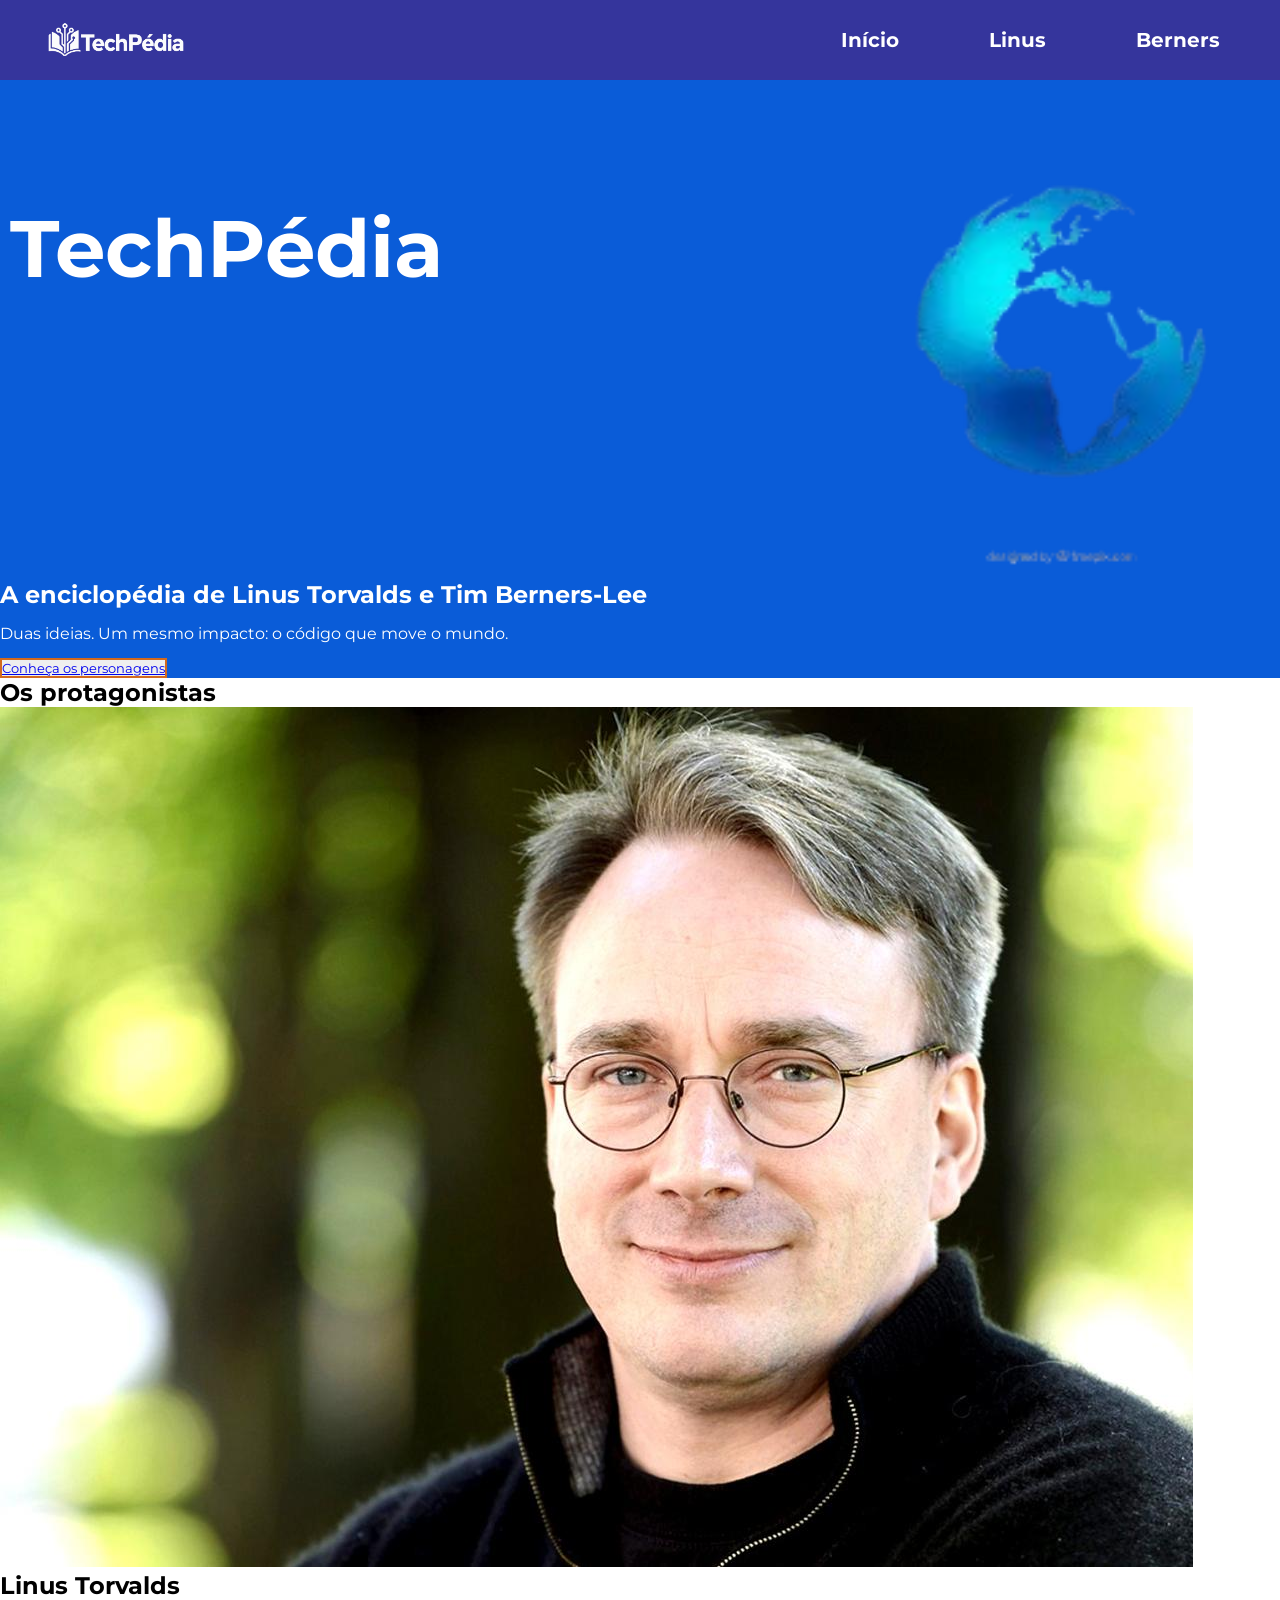
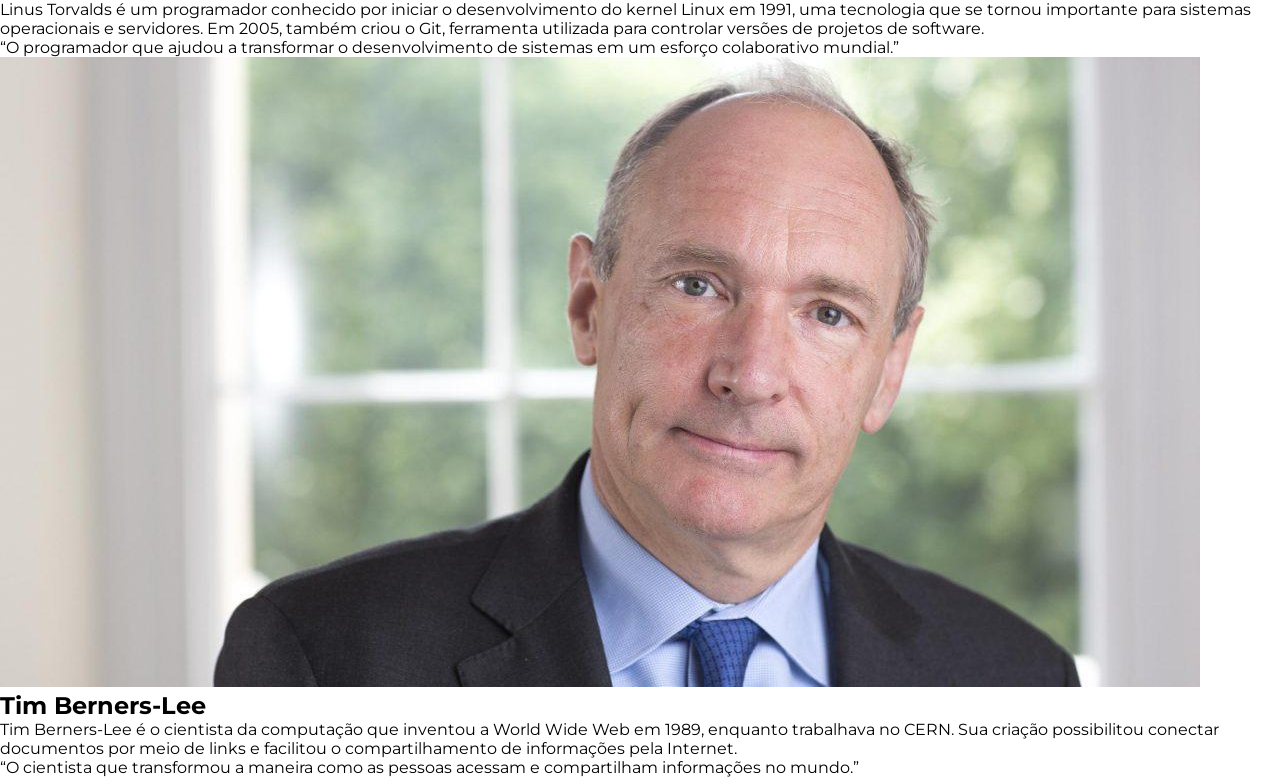
==== index.html @ 159c7deb "confirmar" ====
<!DOCTYPE html>
<html lang="pt-BR">
<head>
    <meta charset="UTF-8">
    <meta name="viewport" content="width=device-width, initial-scale=1.0">
    <link rel="stylesheet" href="static/style.css">
    <title>TechPédia</title>
    <!-- relacha isso e para o css(Gemini ajudou) -->
    <link rel="preconnect" href="https://fonts.googleapis.com">
    <link rel="preconnect" href="https://fonts.gstatic.com" crossorigin>
    <link href="https://fonts.googleapis.com/css2?family=Montserrat:wght@400;700&display=swap" rel="stylesheet">
</head>
<body>
    <header class="cabecalho">
            <a class="imagem" href="index.html"><img src="imagens/TechPédia.png" alt="Imagem TechPédia"></a>
            <ul>
                <li><a href="index.html">Início</a></li>
                <li><a href="linus.html">Linus</a></li>
                <li><a href="berners.html">Berners</a></li>
            </ul>
    </header>

<!-- parte do meio -->
 
    <main>
        <div class="titulo">
            <div class="principal">
                <h1>TechPédia</h1>
                <img src="imagens/Mapa.png" alt="Fundo">
            </div>
            <div class="segundario">
                <h2>A enciclopédia de Linus Torvalds e Tim Berners-Lee</h2>
                <p>Duas ideias. Um mesmo impacto: o código que move o mundo.</p>
                <button><a href="index.html#protagonistas">Conheça os personagens</a></button>
            </div>
        </div>
        <div id="protagonistas">
            <h2>Os protagonistas</h2>
            <div class="linus">
                <img src="imagens/Linus.jpg" alt="Linus Torvalds">
                <h2>Linus Torvalds</h2>
                <p>Linus Torvalds é um programador conhecido por iniciar o desenvolvimento do kernel Linux em 1991, 
                    uma tecnologia que se tornou importante para sistemas operacionais e servidores. Em 2005, também 
                    criou o Git, ferramenta utilizada para controlar versões de projetos de software.</p>
                <p>“O programador que ajudou a transformar o desenvolvimento de sistemas em um esforço colaborativo mundial.”</p>
            </div>
            <div class="berners">
                <img src="imagens/Berners.jpg" alt="Tim Berners-Lee">
                <h2>Tim Berners-Lee</h2>
                <p>Tim Berners-Lee é o cientista da computação que inventou a World Wide Web em 1989, enquanto trabalhava no CERN. 
                    Sua criação possibilitou conectar documentos por meio de links e facilitou o compartilhamento de informações pela Internet.</p>
                <p>“O cientista que transformou a maneira como as pessoas acessam e compartilham informações no mundo.”</p>
            </div>
        </div>
    </main>
</body>
</html>
---- static/style.css ----
:root{
    /* cor do cabecario */
    --cor-fundo: #35359c;
    --cor-letra: #fff;

}
*{
    padding: 0;
    margin: 0;
    box-sizing: border-box;
    font-family: 'Montserrat', sans-serif;
}


.cabecalho {
    display: flex;
    justify-content: space-between;
    align-items: center; 
    padding: 15px 40px;
    background-color: var(--cor-fundo);
    /* parte para manter o cabecario fixo na tela */
    position: sticky;
    top: 0;
    z-index: 1000
}

.cabecalho ul {
    display: flex;
    flex-direction: row; 
    gap: 10px 50px;           
    list-style: none;
}

.cabecalho ul li a {
    display: block;                
    color: var(--cor-letra);
    font-size: 20px;
    padding: 10px 20px;            
    text-decoration: none;
    border-radius: 8px;
    font-weight: bold;
    
}

.cabecalho .imagem img {
    height: 50px !important;
    width: auto !important;
    display: block;
    
}

/* parte de apresentacao  */

.titulo {
    background-color: #0a5cd8;
    color: var(--cor-letra);
}

.titulo h1 {
    font-size: 80px;
    padding: 20px 10px;
    margin-top: 100px;
    margin-right: 360px;
    color: var(--cor-letra);
}

.titulo img {
    height: 500px;
    align-items: left;
}

.principal {
    display: flex;

}

.segundario h2 {
    margin-bottom: 15px;
}

.segundario p{
    margin-bottom: 15px;
}

.segundario button  {
    border: 2px solid chocolate;

}
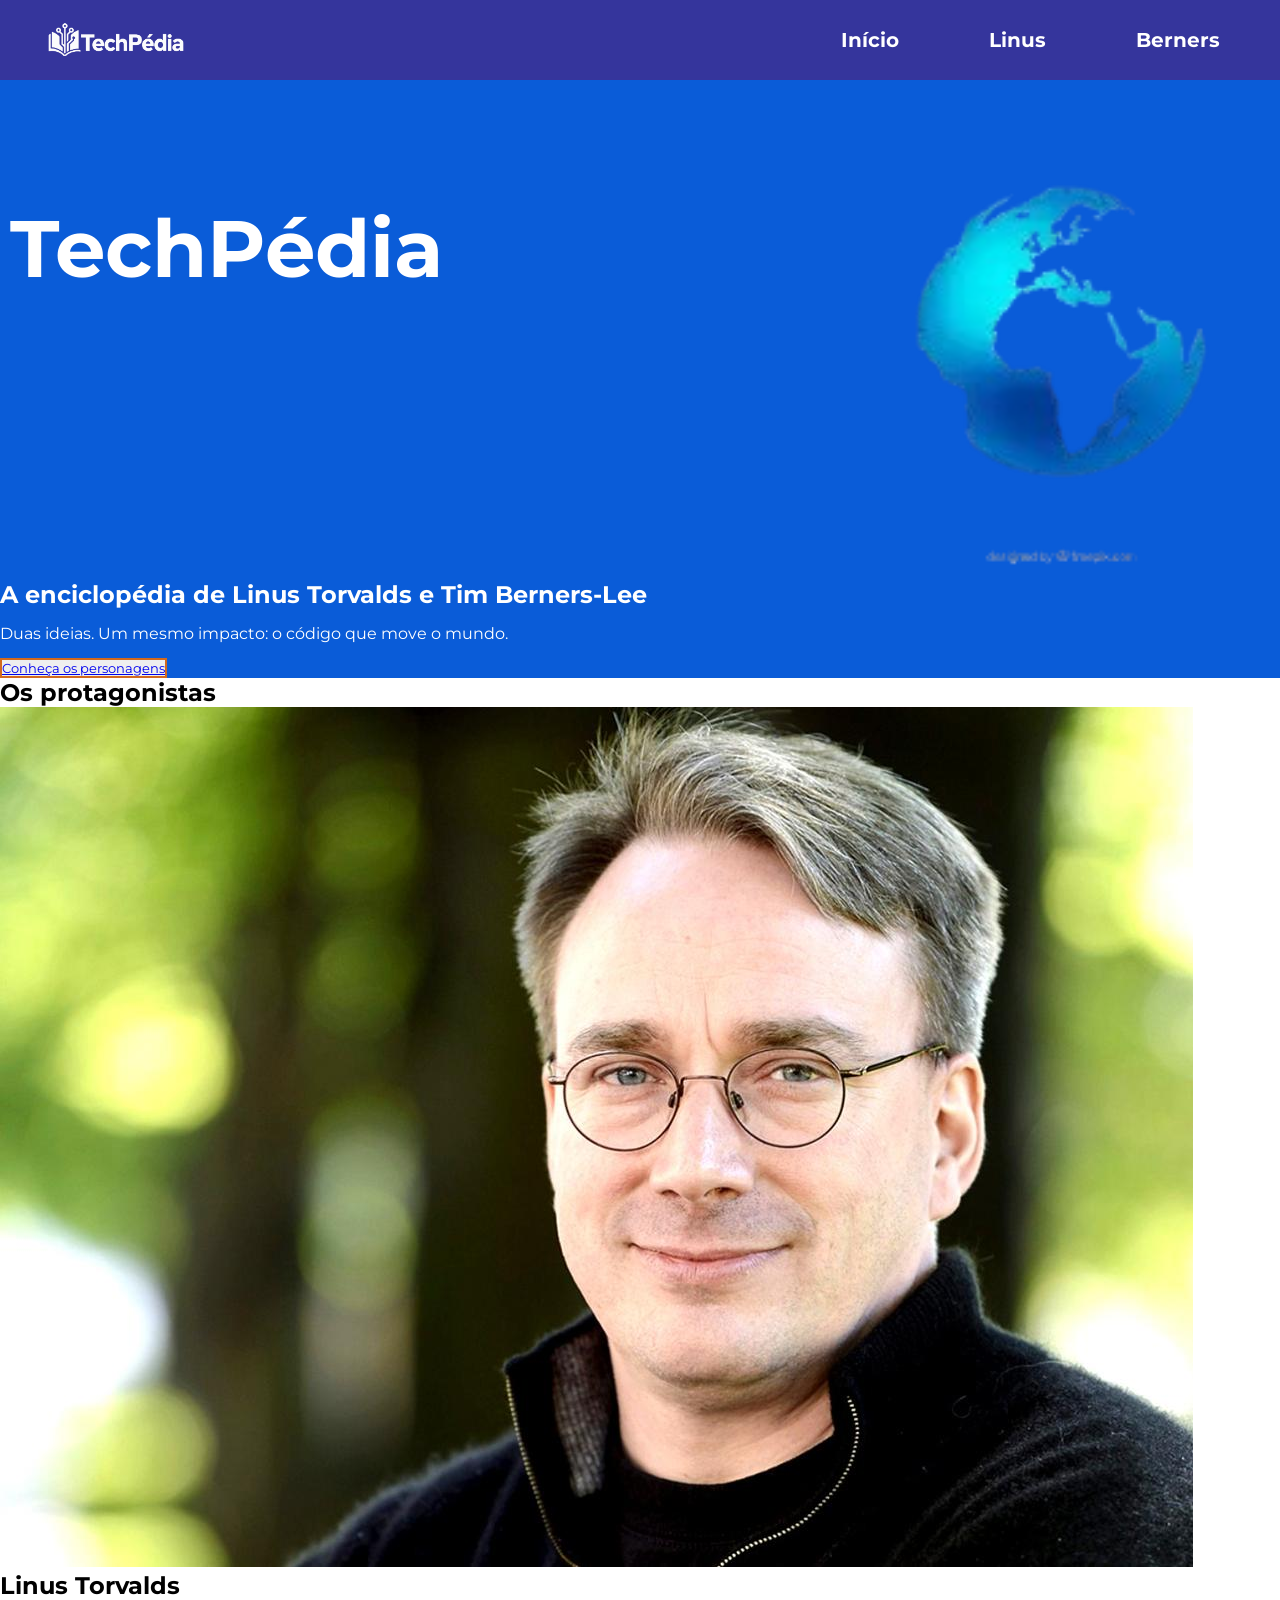
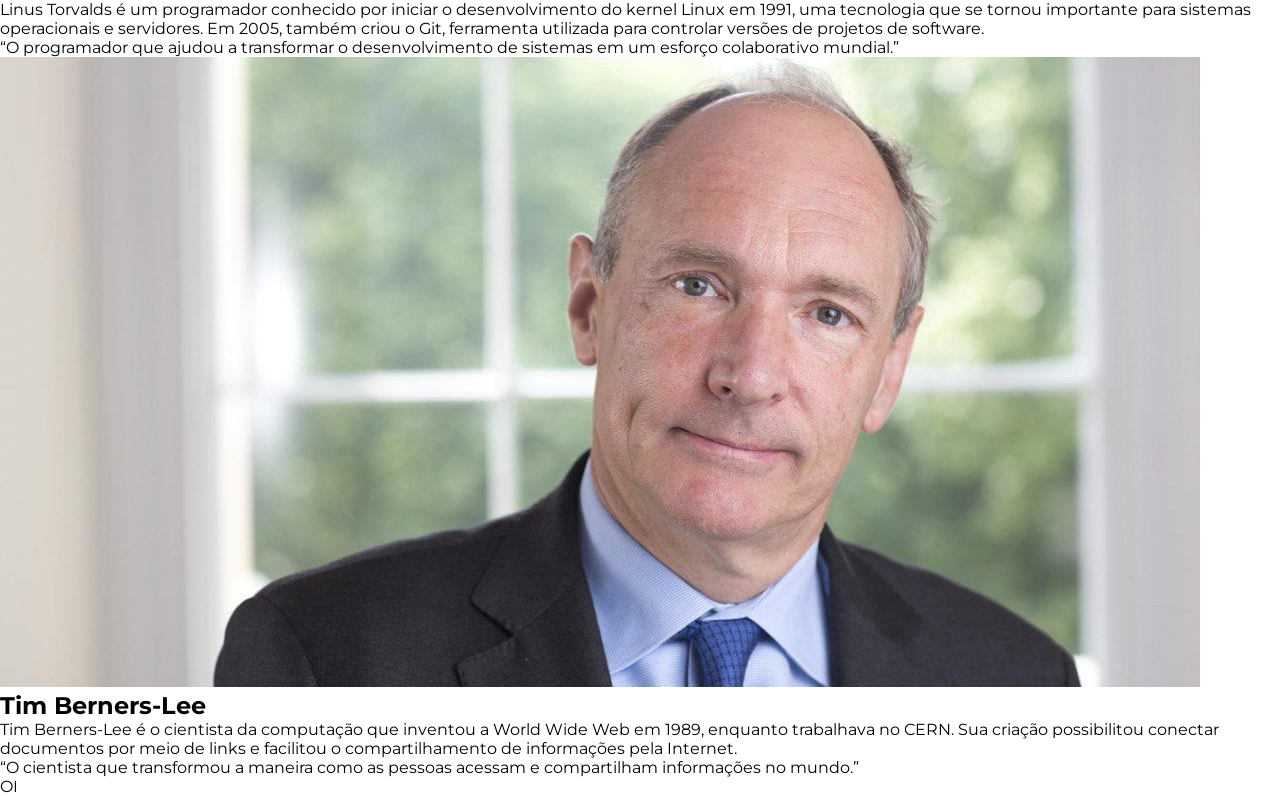
==== commit a626ec5a: "Firstbatman87" ====
--- a/index.html
+++ b/index.html
@@ -53,5 +53,6 @@
             </div>
         </div>
     </main>
+    <p>OI</p>
 </body>
 </html>
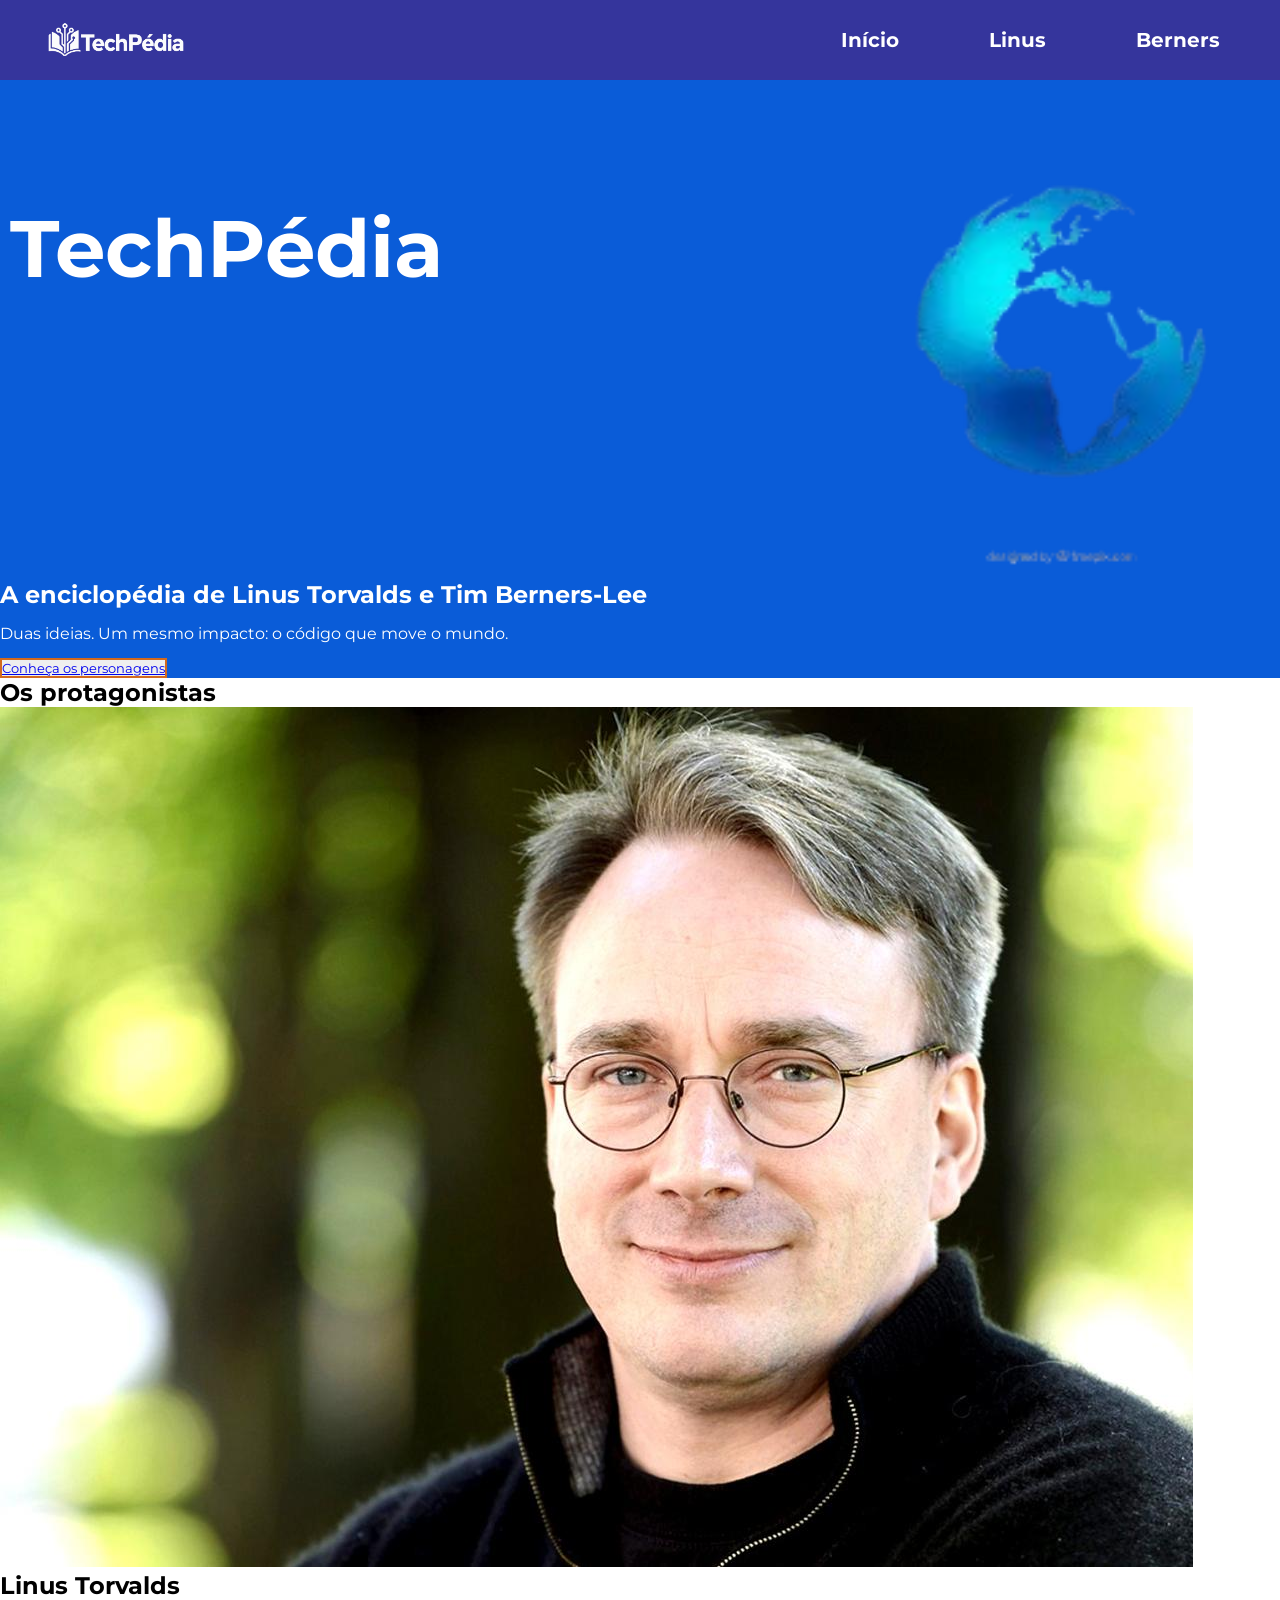
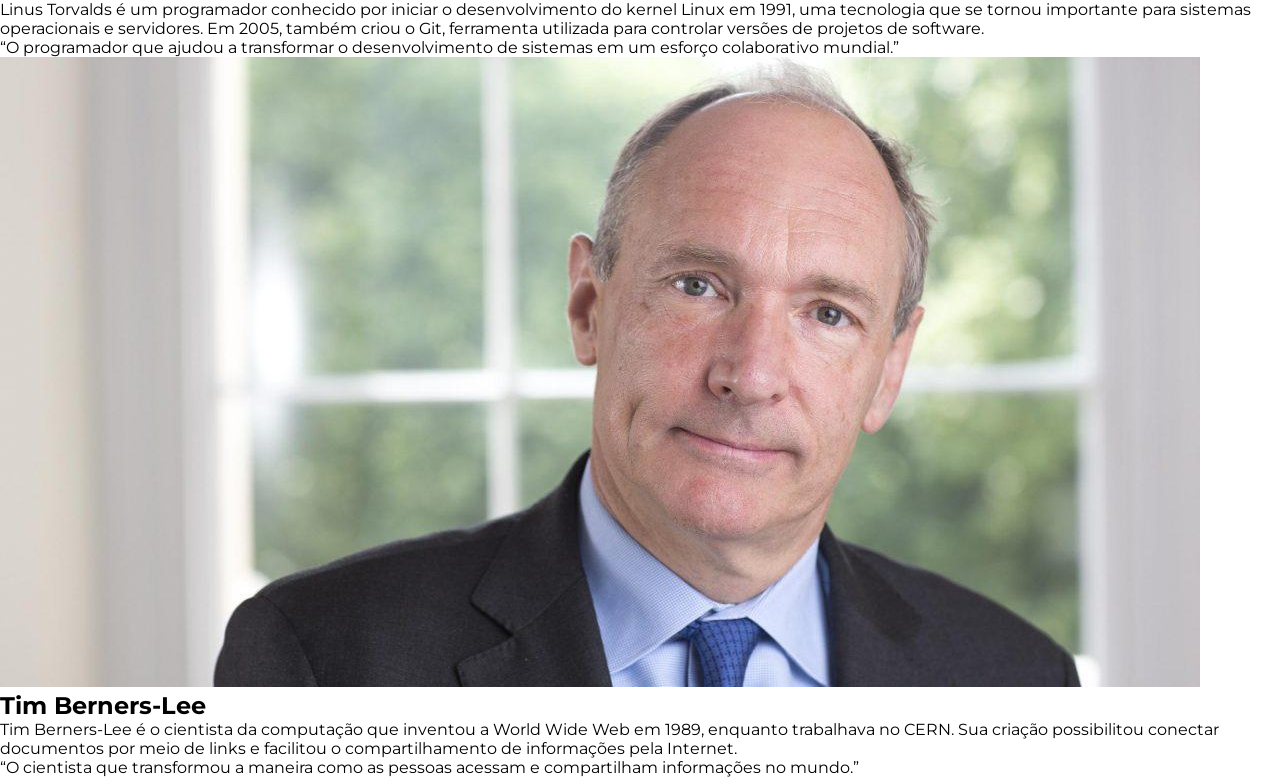
==== commit 52301d34: "Firstbatman87" ====
--- a/index.html
+++ b/index.html
@@ -53,6 +53,5 @@
             </div>
         </div>
     </main>
-    <p>OI</p>
 </body>
 </html>
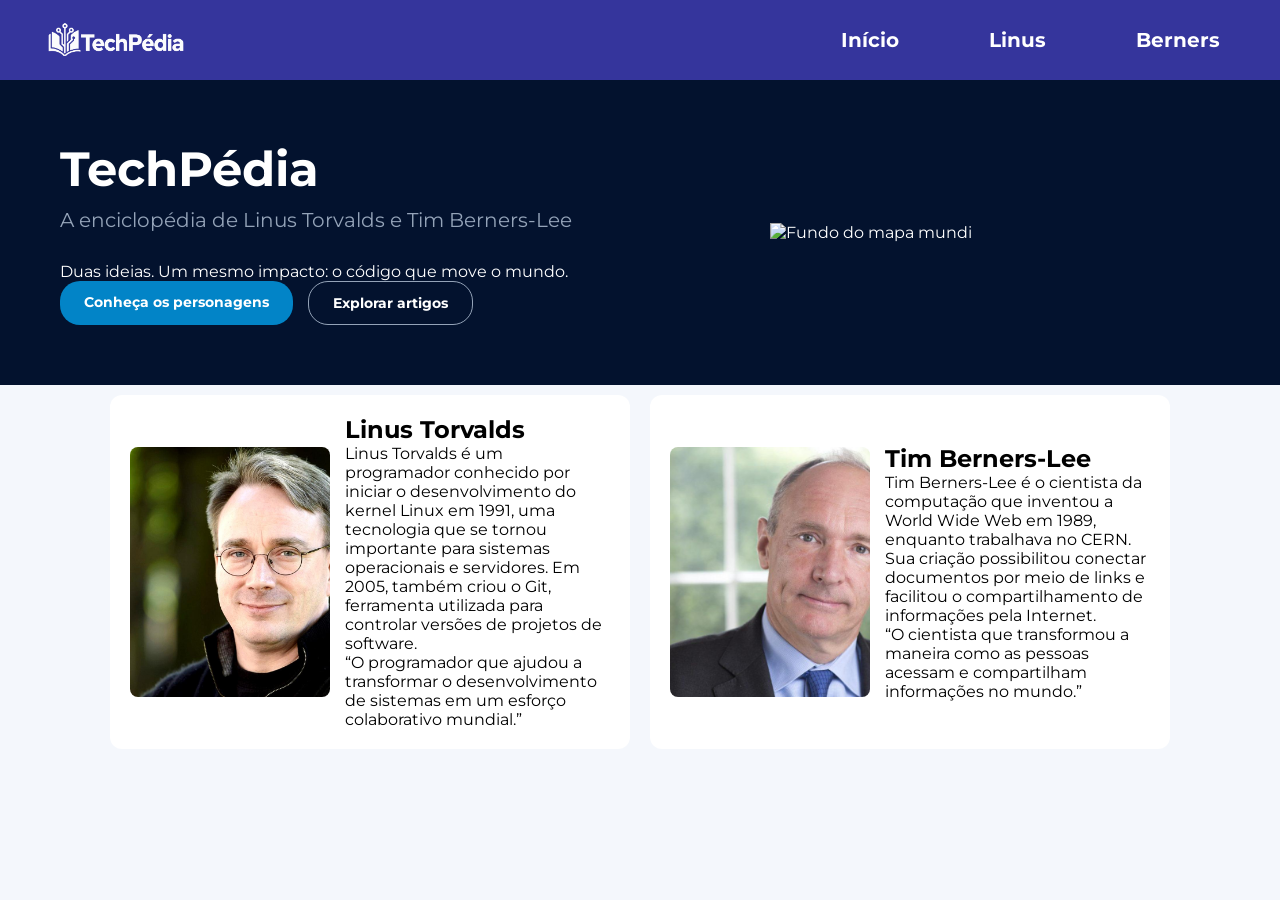
==== commit fa0df1d3: "." ====
--- a/index.html
+++ b/index.html
@@ -19,38 +19,50 @@
                 <li><a href="berners.html">Berners</a></li>
             </ul>
     </header>
+    <section class="hero-section">
+        <div class="hero-texto">
+            <h1>TechPédia</h1>
+            <h2>A enciclopédia de Linus Torvalds e Tim Berners-Lee</h2>
+            <p>Duas ideias. Um mesmo impacto: o código que move o mundo.</p>
+
+            <div class="botoes-container">
+                <a href="#protagonistas" class="btn btn-primario">Conheça os personagens</a>
+                <a href="#" class="btn btn-secundario">Explorar artigos</a>
+            </div>
+        </div>
+            <img src="imagens/licensed-image.jpg" alt="Fundo do mapa mundi">
+    </section>
+
 
 <!-- parte do meio -->
  
-    <main>
-        <div class="titulo">
-            <div class="principal">
-                <h1>TechPédia</h1>
-                <img src="imagens/Mapa.png" alt="Fundo">
+    <!-- parte do meio -->
+    <main class="conteudo-principal">
+        <div id="protagonistas" class="grid-protagonistas">
+            
+            <!-- Cartão do Linus -->
+            <div class="card-perfil">
+                <img src="imagens/Linus.jpg" alt="Linus Torvalds"> 
+                <div> <!-- Esta div envolve o texto do Linus para o Flexbox funcionar -->
+                    <h2>Linus Torvalds</h2>
+                    <p>Linus Torvalds é um programador conhecido por iniciar o desenvolvimento do kernel Linux em 1991, 
+                        uma tecnologia que se tornou importante para sistemas operacionais e servidores. Em 2005, também 
+                        criou o Git, ferramenta utilizada para controlar versões de projetos de software.</p>
+                    <p>“O programador que ajudou a transformar o desenvolvimento de sistemas em um esforço colaborativo mundial.”</p>
+                </div>
             </div>
-            <div class="segundario">
-                <h2>A enciclopédia de Linus Torvalds e Tim Berners-Lee</h2>
-                <p>Duas ideias. Um mesmo impacto: o código que move o mundo.</p>
-                <button><a href="index.html#protagonistas">Conheça os personagens</a></button>
+
+            <!-- Cartão do Tim -->
+            <div class="card-perfil">
+                <img src="imagens/Berners.jpg" alt="Tim Berners-Lee">
+                <div> <!-- Esta div envolve o texto do Tim para o Flexbox funcionar -->
+                    <h2>Tim Berners-Lee</h2>
+                    <p>Tim Berners-Lee é o cientista da computação que inventou a World Wide Web em 1989, enquanto trabalhava no CERN. 
+                        Sua criação possibilitou conectar documentos por meio de links e facilitou o compartilhamento de informações pela Internet.</p>
+                    <p>“O cientista que transformou a maneira como as pessoas acessam e compartilham informações no mundo.”</p>
+                </div>
             </div>
-        </div>
-        <div id="protagonistas">
-            <h2>Os protagonistas</h2>
-            <div class="linus">
-                <img src="imagens/Linus.jpg" alt="Linus Torvalds">
-                <h2>Linus Torvalds</h2>
-                <p>Linus Torvalds é um programador conhecido por iniciar o desenvolvimento do kernel Linux em 1991, 
-                    uma tecnologia que se tornou importante para sistemas operacionais e servidores. Em 2005, também 
-                    criou o Git, ferramenta utilizada para controlar versões de projetos de software.</p>
-                <p>“O programador que ajudou a transformar o desenvolvimento de sistemas em um esforço colaborativo mundial.”</p>
-            </div>
-            <div class="berners">
-                <img src="imagens/Berners.jpg" alt="Tim Berners-Lee">
-                <h2>Tim Berners-Lee</h2>
-                <p>Tim Berners-Lee é o cientista da computação que inventou a World Wide Web em 1989, enquanto trabalhava no CERN. 
-                    Sua criação possibilitou conectar documentos por meio de links e facilitou o compartilhamento de informações pela Internet.</p>
-                <p>“O cientista que transformou a maneira como as pessoas acessam e compartilham informações no mundo.”</p>
-            </div>
+            
         </div>
     </main>
 </body>
--- a/static/style.css
+++ b/static/style.css
@@ -1,10 +1,24 @@
+
 
 :root{
+
     /* cor do cabecario */
     --cor-fundo: #35359c;
     --cor-letra: #fff;
 
+    /* Fundo da secção de apresentação (azul muito escuro) */
+    --cor-hero: #03122e ;
+
+    /* Fundo geral da página, onde ficam os cartões (um azul/cinza bem clarinho) */
+    --cor-fundo-site: #f4f7fc;
+
+    /* Cor dos botões azuis e dos cartões de atalho */
+    --cor-azul-claro: #0284c7;
+
+    /* Cor para textos mais discretos (como subtítulos) */
+    --cor-letra-cinza: #94a3b8;
 }
+
 *{
     padding: 0;
     margin: 0;
@@ -12,14 +26,19 @@
     font-family: 'Montserrat', sans-serif;
 }
 
+body {
+    background-color: var(--cor-fundo-site);
+}
 
 .cabecalho {
     display: flex;
     justify-content: space-between;
-    align-items: center; 
+    align-items: center;
     padding: 15px 40px;
     background-color: var(--cor-fundo);
-    /* parte para manter o cabecario fixo na tela */
+
+    /* parte para manter o cabecalho fixo na tela */
+
     position: sticky;
     top: 0;
     z-index: 1000
@@ -27,8 +46,8 @@
 
 .cabecalho ul {
     display: flex;
-    flex-direction: row; 
-    gap: 10px 50px;           
+    flex-direction: row;
+    gap: 10px 50px;          
     list-style: none;
 }
 
@@ -40,50 +59,93 @@
     text-decoration: none;
     border-radius: 8px;
     font-weight: bold;
-    
 }
 
 .cabecalho .imagem img {
     height: 50px !important;
     width: auto !important;
     display: block;
-    
 }
 
-/* parte de apresentacao  */
+.hero-section{
+    background-color: var(--cor-hero);
+    color: var(--cor-letra);
+    padding: 60px 60px;
+    display: flex;
+    justify-content: space-between;
+    align-items: center;
+}
 
-.titulo {
-    background-color: #0a5cd8;
+.hero-texto{
+    max-width: 550px;
+}
+
+.hero-texto h1 {
+    font-size: 48px;
+    margin-bottom: 10px;
+}
+
+.hero-texto h2 {
+    font-size: 20px;
+    font-weight: normal;
+    color: var(--cor-letra-cinza);
+    margin-bottom: 30px;
+}
+
+.botoes-container{
+    display: flex;
+    gap: 15px;
+}
+
+.btn {
+    padding: 12px 24px;
+    border-radius: 20px;
+    text-decoration: none;
+    font-weight: bold;
+    font-size: 14px;
+}
+
+.btn-primario{
+    background-color: var(--cor-azul-claro);
     color: var(--cor-letra);
 }
 
-.titulo h1 {
-    font-size: 80px;
-    padding: 20px 10px;
-    margin-top: 100px;
-    margin-right: 360px;
+.btn-secundario{
+    background-color: transparent;
     color: var(--cor-letra);
+    border: 1px solid var(--cor-letra-cinza);
 }
 
-.titulo img {
-    height: 500px;
-    align-items: left;
+.hero-section img {
+    max-width: 450px;
+    width: 100%;
 }
 
-.principal {
-    display: flex;
-
+.conteudo-principal{
+    max-width: 1100px;
+    margin: -30px auto 50px auto;
+    padding: 0px 20px;
 }
 
-.segundario h2 {
-    margin-bottom: 15px;
+.grid-protagonistas{
+    display: grid  ;
+    grid-template-columns: 1fr 1fr;
+    gap: 20px;
+    margin-top: 40px;
 }
 
-.segundario p{
-    margin-bottom: 15px;
+.card-perfil{
+    background-color: #ffffff;
+    padding: 20px;
+    border-radius: 12px;
+    display: flex;
+    align-items: center;
+    gap: 15px;
 }
 
-.segundario button  {
-    border: 2px solid chocolate;
-
-}
+.card-perfil img {
+    width: 200px;
+    height: 250px;
+    object-fit: cover;
+    border-radius: 8px;
+}
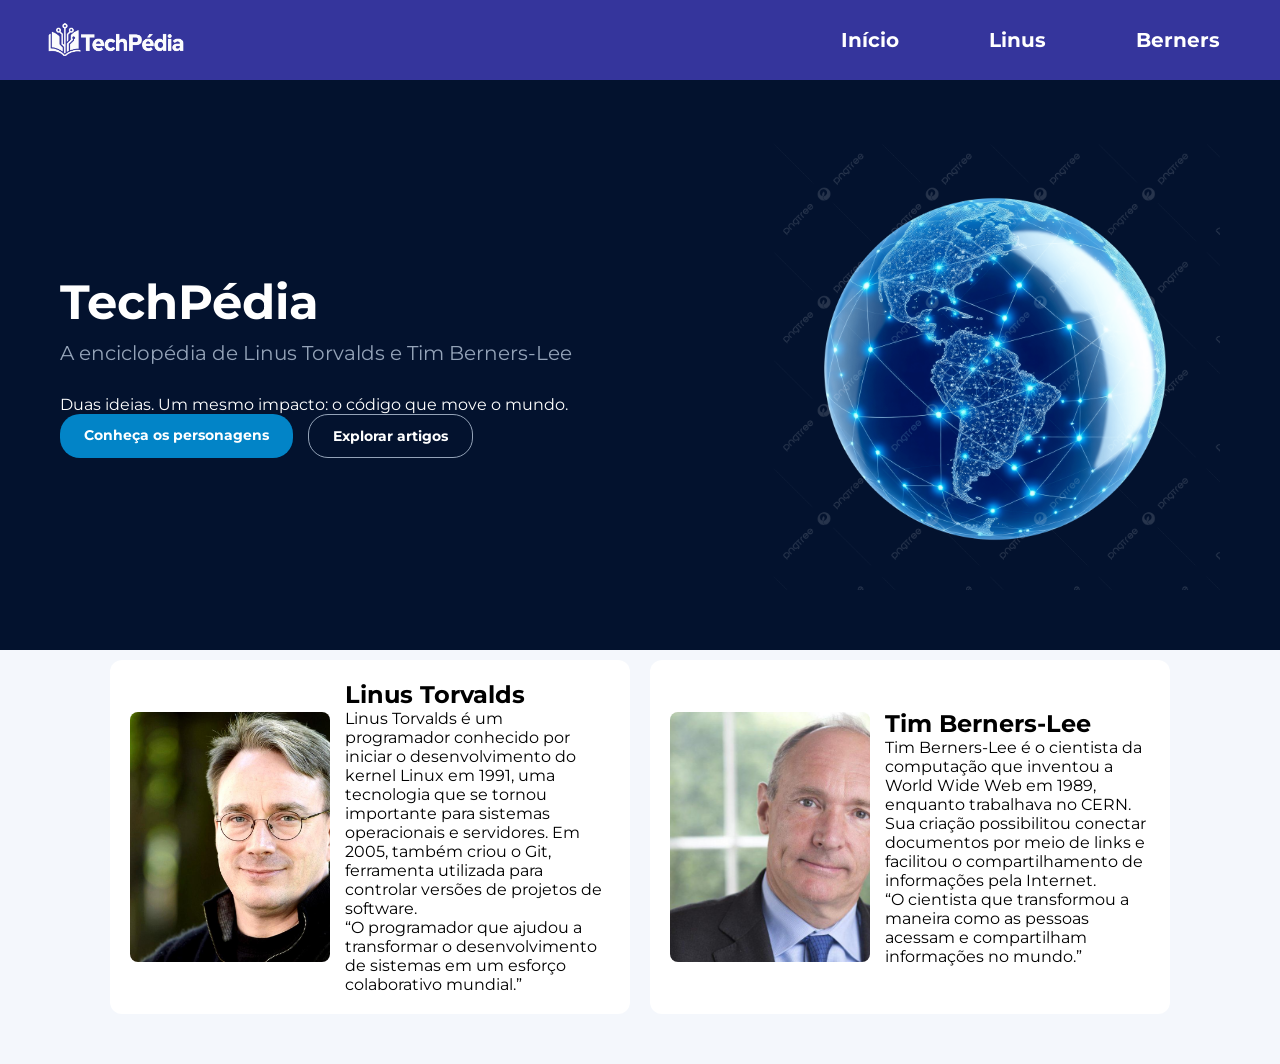
==== commit 01898c55: "Add files via upload" ====
--- a/index.html
+++ b/index.html
@@ -1,5 +1,6 @@
 <!DOCTYPE html>
 <html lang="pt-BR">
+
 <head>
     <meta charset="UTF-8">
     <meta name="viewport" content="width=device-width, initial-scale=1.0">
@@ -10,14 +11,15 @@
     <link rel="preconnect" href="https://fonts.gstatic.com" crossorigin>
     <link href="https://fonts.googleapis.com/css2?family=Montserrat:wght@400;700&display=swap" rel="stylesheet">
 </head>
+
 <body>
     <header class="cabecalho">
-            <a class="imagem" href="index.html"><img src="imagens/TechPédia.png" alt="Imagem TechPédia"></a>
-            <ul>
-                <li><a href="index.html">Início</a></li>
-                <li><a href="linus.html">Linus</a></li>
-                <li><a href="berners.html">Berners</a></li>
-            </ul>
+        <a class="imagem" href="index.html"><img src="imagens/TechPédia.png" alt="Imagem TechPédia"></a>
+        <ul>
+            <li><a href="index.html">Início</a></li>
+            <li><a href="linus.html">Linus</a></li>
+            <li><a href="berners.html">Berners</a></li>
+        </ul>
     </header>
     <section class="hero-section">
         <div class="hero-texto">
@@ -30,25 +32,26 @@
                 <a href="#" class="btn btn-secundario">Explorar artigos</a>
             </div>
         </div>
-            <img src="imagens/licensed-image.jpg" alt="Fundo do mapa mundi">
+        <img src="imagens/pngtree-digital-globe-network-representations-global-connectivity-and-technology-png-image_20441539.png" alt="Fundo do mapa mundi">
     </section>
 
 
-<!-- parte do meio -->
- 
+    <!-- parte do meio -->
+
     <!-- parte do meio -->
     <main class="conteudo-principal">
         <div id="protagonistas" class="grid-protagonistas">
-            
+
             <!-- Cartão do Linus -->
             <div class="card-perfil">
-                <img src="imagens/Linus.jpg" alt="Linus Torvalds"> 
+                <img src="imagens/Linus.jpg" alt="Linus Torvalds">
                 <div> <!-- Esta div envolve o texto do Linus para o Flexbox funcionar -->
                     <h2>Linus Torvalds</h2>
-                    <p>Linus Torvalds é um programador conhecido por iniciar o desenvolvimento do kernel Linux em 1991, 
-                        uma tecnologia que se tornou importante para sistemas operacionais e servidores. Em 2005, também 
+                    <p>Linus Torvalds é um programador conhecido por iniciar o desenvolvimento do kernel Linux em 1991,
+                        uma tecnologia que se tornou importante para sistemas operacionais e servidores. Em 2005, também
                         criou o Git, ferramenta utilizada para controlar versões de projetos de software.</p>
-                    <p>“O programador que ajudou a transformar o desenvolvimento de sistemas em um esforço colaborativo mundial.”</p>
+                    <p>“O programador que ajudou a transformar o desenvolvimento de sistemas em um esforço colaborativo
+                        mundial.”</p>
                 </div>
             </div>
 
@@ -57,13 +60,17 @@
                 <img src="imagens/Berners.jpg" alt="Tim Berners-Lee">
                 <div> <!-- Esta div envolve o texto do Tim para o Flexbox funcionar -->
                     <h2>Tim Berners-Lee</h2>
-                    <p>Tim Berners-Lee é o cientista da computação que inventou a World Wide Web em 1989, enquanto trabalhava no CERN. 
-                        Sua criação possibilitou conectar documentos por meio de links e facilitou o compartilhamento de informações pela Internet.</p>
-                    <p>“O cientista que transformou a maneira como as pessoas acessam e compartilham informações no mundo.”</p>
+                    <p>Tim Berners-Lee é o cientista da computação que inventou a World Wide Web em 1989, enquanto
+                        trabalhava no CERN.
+                        Sua criação possibilitou conectar documentos por meio de links e facilitou o compartilhamento de
+                        informações pela Internet.</p>
+                    <p>“O cientista que transformou a maneira como as pessoas acessam e compartilham informações no
+                        mundo.”</p>
                 </div>
             </div>
-            
+
         </div>
     </main>
 </body>
+
 </html>
--- a/static/style.css
+++ b/static/style.css
@@ -148,4 +148,133 @@
     height: 250px;
     object-fit: cover;
     border-radius: 8px;
-}+}
+
+/* parte da linha do tempo */
+
+/* --- LINHA DO TEMPO BASE (AZUL / TIM BERNERS-LEE) --- */
+.secao-linha-tempo {
+    margin-top: 40px;
+}
+
+.linha-tempo {
+    border-left: 3px solid #0284c7;
+    padding-left: 25px;
+    margin: 25px 0 40px 10px;
+    display: flex;
+    flex-direction: column;
+    gap: 25px;
+}
+
+.item-timeline {
+    position: relative;
+}
+
+.item-timeline::before {
+    content: '';
+    position: absolute;
+    left: -34px;
+    top: 4px;
+    width: 12px;
+    height: 12px;
+    background-color: #0284c7;
+    border: 3px solid #ffffff;
+    border-radius: 50%;
+    box-shadow: 0 0 0 2px #0284c7;
+}
+
+.item-timeline .ano {
+    font-weight: bold;
+    font-size: 18px;
+    color: #0284c7;
+    display: block;
+    margin-bottom: 4px;
+}
+
+/* --- LINHA DO TEMPO VERDE (PARA LINUS TORVALDS) --- */
+.linha-tempo.verde {
+    border-left-color: #16a34a;
+}
+
+.linha-tempo.verde .item-timeline::before {
+    background-color: #16a34a;
+    box-shadow: 0 0 0 2px #16a34a;
+}
+
+.linha-tempo.verde .item-timeline .ano {
+    color: #16a34a;
+}
+
+/* --- ESTILO DE CONTRIBUIÇÕES E PROJETOS (IGUAL À REFERÊNCIA) --- */
+.secao-contribuicoes-individual {
+    margin-top: 40px;
+}
+
+.secao-contribuicoes-individual .subtitulo-secao {
+    color: #64748b;
+    font-size: 15px;
+    margin-top: -8px;
+    margin-bottom: 20px;
+}
+
+.cartao-conteudo-referencia {
+    background-color: #f0f4f8;
+    border-radius: 14px;
+    padding: 24px;
+}
+
+.cartao-conteudo-referencia h3 {
+    font-size: 18px;
+    color: #1e293b;
+    margin-bottom: 20px;
+    margin-top: 0;
+}
+
+.item-cartao-projeto {
+    display: flex;
+    align-items: flex-start;
+    gap: 16px;
+    margin-bottom: 20px;
+}
+
+.item-cartao-projeto:last-child {
+    margin-bottom: 0;
+}
+
+.box-icone {
+    width: 42px;
+    height: 42px;
+    border-radius: 8px;
+    display: flex;
+    align-items: center;
+    justify-content: center;
+    font-size: 20px;
+    flex-shrink: 0;
+    background-color: #ffffff;
+    box-shadow: 0 2px 4px rgba(0, 0, 0, 0.05);
+}
+
+/* Ícones customizados */
+.icone-linux { color: #000000; }
+.icone-git { color: #f05032; }
+.icone-web { color: #0284c7; }
+.icone-code { color: #0284c7; font-weight: bold; font-size: 14px; }
+.icone-w3c { color: #005a9c; font-weight: bold; font-size: 12px; }
+
+.detalhes-projeto h4 {
+    font-size: 16px;
+    color: #0f172a;
+    margin-bottom: 4px;
+    margin-top: 0;
+}
+
+.detalhes-projeto p {
+    font-size: 13px;
+    color: #64748b;
+    line-height: 1.5;
+}
+
+.item-cartao-projeto img{
+    width: 42px;
+    height: auto;
+}
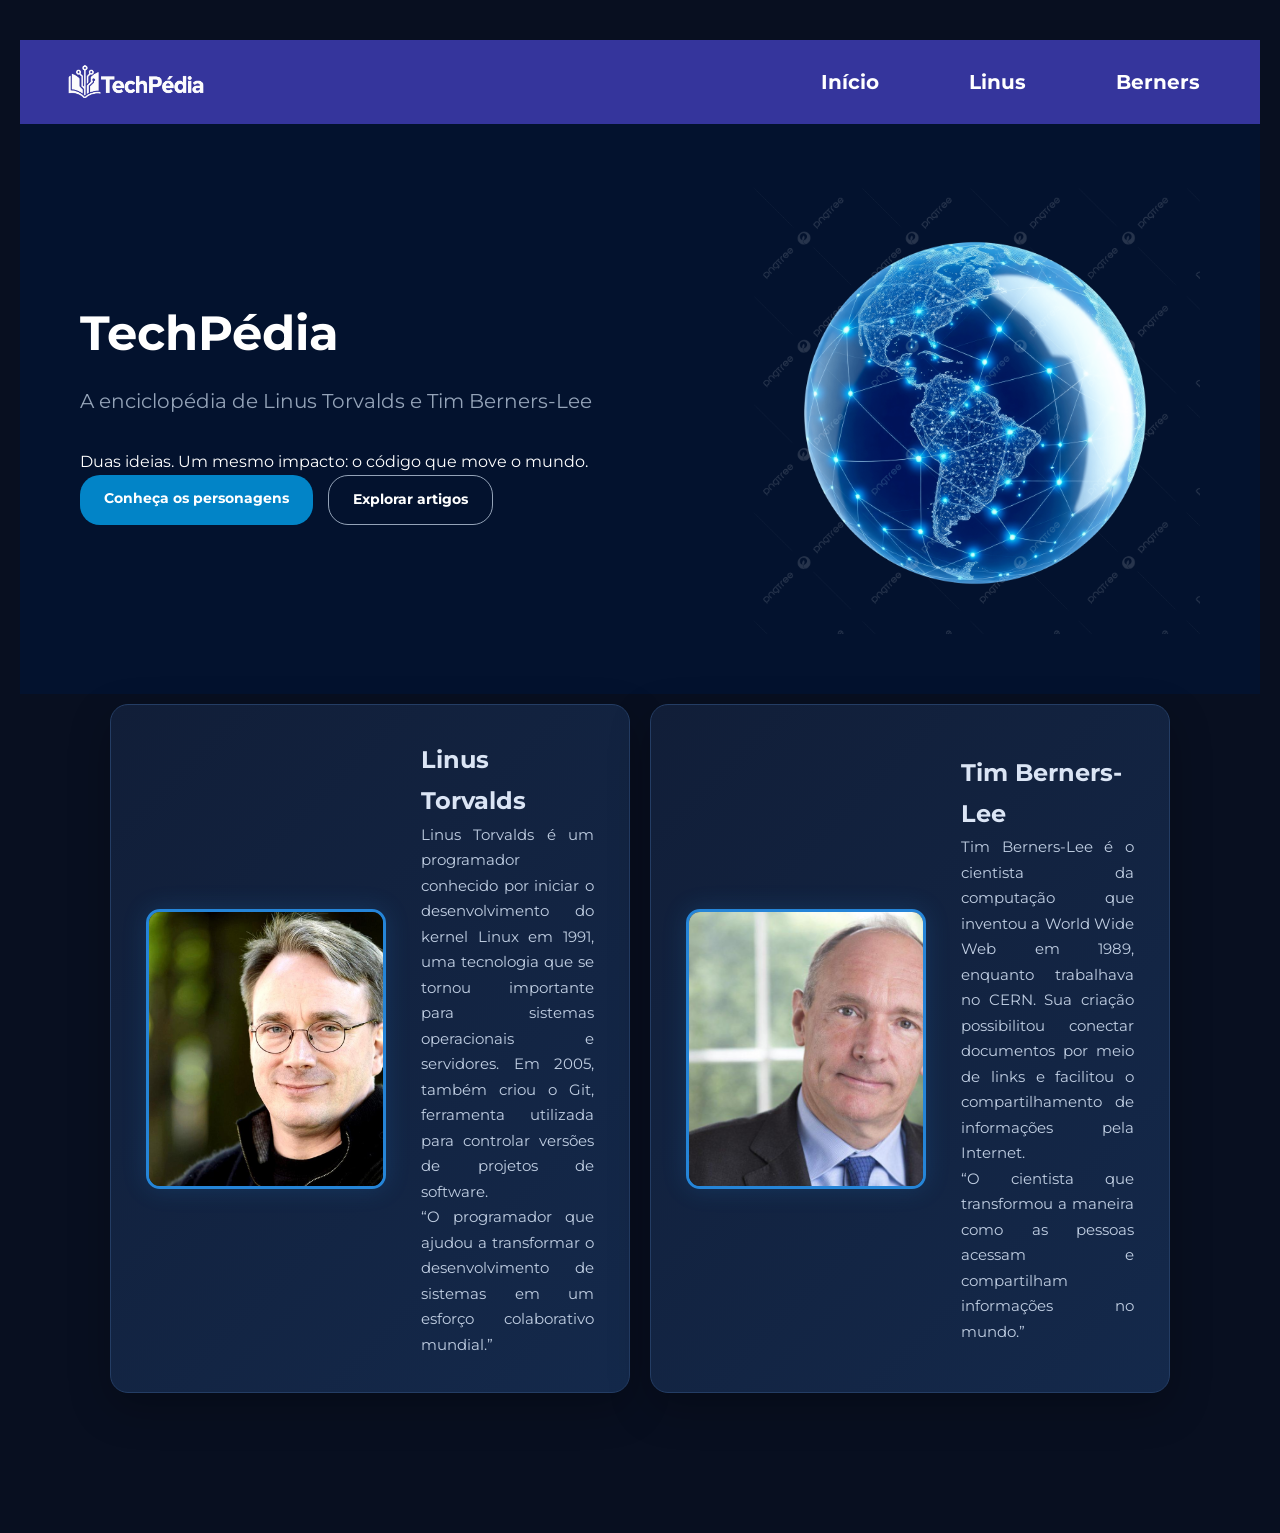
==== commit fb386a8c: "Add files via upload" ====
--- a/index.html
+++ b/index.html
@@ -32,7 +32,8 @@
                 <a href="#" class="btn btn-secundario">Explorar artigos</a>
             </div>
         </div>
-        <img src="imagens/pngtree-digital-globe-network-representations-global-connectivity-and-technology-png-image_20441539.png" alt="Fundo do mapa mundi">
+        <img src="imagens/pngtree-digital-globe-network-representations-global-connectivity-and-technology-png-image_20441539.png"
+            alt="Fundo do mapa mundi">
     </section>
 
 
--- a/static/style.css
+++ b/static/style.css
@@ -1,13 +1,11 @@
-
-
-:root{
+:root {
 
     /* cor do cabecario */
     --cor-fundo: #35359c;
     --cor-letra: #fff;
 
     /* Fundo da secção de apresentação (azul muito escuro) */
-    --cor-hero: #03122e ;
+    --cor-hero: #03122e;
 
     /* Fundo geral da página, onde ficam os cartões (um azul/cinza bem clarinho) */
     --cor-fundo-site: #f4f7fc;
@@ -19,7 +17,7 @@
     --cor-letra-cinza: #94a3b8;
 }
 
-*{
+* {
     padding: 0;
     margin: 0;
     box-sizing: border-box;
@@ -47,15 +45,15 @@
 .cabecalho ul {
     display: flex;
     flex-direction: row;
-    gap: 10px 50px;          
+    gap: 10px 50px;
     list-style: none;
 }
 
 .cabecalho ul li a {
-    display: block;                
+    display: block;
     color: var(--cor-letra);
     font-size: 20px;
-    padding: 10px 20px;            
+    padding: 10px 20px;
     text-decoration: none;
     border-radius: 8px;
     font-weight: bold;
@@ -67,7 +65,7 @@
     display: block;
 }
 
-.hero-section{
+.hero-section {
     background-color: var(--cor-hero);
     color: var(--cor-letra);
     padding: 60px 60px;
@@ -76,7 +74,7 @@
     align-items: center;
 }
 
-.hero-texto{
+.hero-texto {
     max-width: 550px;
 }
 
@@ -92,7 +90,7 @@
     margin-bottom: 30px;
 }
 
-.botoes-container{
+.botoes-container {
     display: flex;
     gap: 15px;
 }
@@ -105,12 +103,12 @@
     font-size: 14px;
 }
 
-.btn-primario{
+.btn-primario {
     background-color: var(--cor-azul-claro);
     color: var(--cor-letra);
 }
 
-.btn-secundario{
+.btn-secundario {
     background-color: transparent;
     color: var(--cor-letra);
     border: 1px solid var(--cor-letra-cinza);
@@ -121,20 +119,20 @@
     width: 100%;
 }
 
-.conteudo-principal{
+.conteudo-principal {
     max-width: 1100px;
     margin: -30px auto 50px auto;
     padding: 0px 20px;
 }
 
-.grid-protagonistas{
-    display: grid  ;
+.grid-protagonistas {
+    display: grid;
     grid-template-columns: 1fr 1fr;
     gap: 20px;
     margin-top: 40px;
 }
 
-.card-perfil{
+.card-perfil {
     background-color: #ffffff;
     padding: 20px;
     border-radius: 12px;
@@ -255,11 +253,29 @@
 }
 
 /* Ícones customizados */
-.icone-linux { color: #000000; }
-.icone-git { color: #f05032; }
-.icone-web { color: #0284c7; }
-.icone-code { color: #0284c7; font-weight: bold; font-size: 14px; }
-.icone-w3c { color: #005a9c; font-weight: bold; font-size: 12px; }
+.icone-linux {
+    color: #000000;
+}
+
+.icone-git {
+    color: #f05032;
+}
+
+.icone-web {
+    color: #0284c7;
+}
+
+.icone-code {
+    color: #0284c7;
+    font-weight: bold;
+    font-size: 14px;
+}
+
+.icone-w3c {
+    color: #005a9c;
+    font-weight: bold;
+    font-size: 12px;
+}
 
 .detalhes-projeto h4 {
     font-size: 16px;
@@ -274,7 +290,555 @@
     line-height: 1.5;
 }
 
-.item-cartao-projeto img{
+.item-cartao-projeto img {
     width: 42px;
     height: auto;
 }
+
+/* --- NOVO ESTILO: DESAFIOS (BASEADO NA IMAGEM) --- */
+.secao-desafios-novo {
+    background-color: #f8fafc;
+    /* Fundo bem claro, quase branco */
+    padding: 40px;
+    border-radius: 12px;
+    margin-bottom: 40px;
+}
+
+.secao-desafios-novo h2 {
+    color: #0f172a;
+    /* Azul muito escuro para o título principal */
+    font-size: 28px;
+    margin-bottom: 5px;
+    margin-top: 0;
+}
+
+.secao-desafios-novo .subtitulo {
+    color: #475569;
+    /* Cinza escuro */
+    font-size: 16px;
+    margin-bottom: 30px;
+}
+
+/* Cápsula com o nome do personagem */
+.titulo-pill {
+    background-color: #eff6ff;
+    /* Azul super claro */
+    color: #1e40af;
+    /* Azul escuro */
+    display: inline-block;
+    padding: 10px 20px;
+    border-radius: 8px;
+    /* Cantos arredondados como na imagem */
+    font-size: 18px;
+    font-weight: 700;
+    margin-bottom: 25px;
+    margin-top: 0;
+}
+
+/* Lista de desafios */
+.lista-desafios-img {
+    list-style: none;
+    padding: 0;
+    margin: 0;
+    display: flex;
+    flex-direction: column;
+    gap: 25px;
+    /* Espaço entre cada item da lista */
+}
+
+.item-desafio-img {
+    display: flex;
+    align-items: center;
+    /* Centraliza o ícone com o texto */
+    gap: 20px;
+}
+
+/* Círculo escuro para o ícone */
+.icone-desafio-img {
+    background-color: #1e40af;
+    /* Azul escuro */
+    color: white;
+    width: 45px;
+    height: 45px;
+    border-radius: 50%;
+    /* Transforma num círculo perfeito */
+    display: flex;
+    align-items: center;
+    justify-content: center;
+    flex-shrink: 0;
+    font-size: 22px;
+}
+
+.item-desafio-img p {
+    margin: 0;
+    color: #334155;
+    font-size: 15px;
+    line-height: 1.4;
+    font-weight: 500;
+}
+
+.item-desafio-img img {
+    width: 45px;
+    height: auto;
+}
+
+
+/* ==============================
+   CONFIGURAÇÕES GERAIS
+============================== */
+
+* {
+    margin: 0;
+    padding: 0;
+    box-sizing: border-box;
+    scroll-behavior: smooth;
+}
+
+body {
+    background: #080f20;
+    color: #dbe5f5;
+    font-family: Arial, Helvetica, sans-serif;
+    line-height: 1.7;
+    padding: 40px 20px;
+}
+
+/* ==============================
+   CARD DE PERFIL
+============================== */
+
+.card-perfil {
+    max-width: 1100px;
+    margin: 0 auto 50px;
+    padding: 35px;
+    display: flex;
+    align-items: center;
+    gap: 35px;
+
+    background: linear-gradient(
+        135deg,
+        #111e38,
+        #14294b
+    );
+
+    border: 1px solid #243d64;
+    border-radius: 18px;
+
+    box-shadow: 0 15px 40px rgba(0, 0, 0, 0.25);
+
+    transition: transform 0.3s ease,
+                box-shadow 0.3s ease;
+}
+
+.card-perfil:hover {
+    transform: translateY(-5px);
+    box-shadow: 0 20px 45px rgba(0, 0, 0, 0.35);
+}
+
+/* IMAGEM */
+
+.card-perfil img {
+    width: 240px;
+    height: 280px;
+    object-fit: cover;
+    object-position: center;
+    border-radius: 14px;
+
+    border: 3px solid #2585d8;
+
+    box-shadow: 0 0 25px rgba(37, 133, 216, 0.2);
+}
+
+/* INFORMAÇÕES DO PERFIL */
+
+.card-perfil h1 {
+    color: #ffffff;
+    font-size: 34px;
+    margin-bottom: 5px;
+    line-height: 1.3;
+}
+
+.card-perfil h3 {
+    color: #55b8ff;
+    font-size: 14px;
+    font-weight: normal;
+    margin-bottom: 20px;
+}
+
+.card-perfil p {
+    color: #c0cee2;
+    font-size: 15px;
+    text-align: justify;
+}
+
+.card-perfil strong {
+    color: #55b8ff;
+    font-size: 13px;
+}
+
+.card-perfil em {
+    color: #ffffff;
+}
+
+/* ==============================
+   CONTEXTO HISTÓRICO
+============================== */
+
+#contexto {
+    max-width: 1100px;
+    margin: auto;
+    padding: 35px;
+
+    background: #101b30;
+    border: 1px solid #223653;
+    border-radius: 18px;
+
+    box-shadow: 0 12px 35px rgba(0, 0, 0, 0.2);
+}
+
+/* TÍTULO PRINCIPAL */
+
+#contexto h2 {
+    color: #ffffff;
+    font-size: 27px;
+    line-height: 1.4;
+
+    margin-bottom: 30px;
+    padding-bottom: 18px;
+
+    border-bottom: 2px solid #2585d8;
+}
+
+/* SUBTÍTULOS */
+
+#contexto h3 {
+    color: #55b8ff;
+    font-size: 19px;
+    margin-top: 30px;
+    margin-bottom: 12px;
+
+    display: flex;
+    align-items: center;
+    gap: 10px;
+}
+
+#contexto h3::before {
+    content: "";
+    width: 4px;
+    height: 22px;
+    background: #2585d8;
+    border-radius: 5px;
+}
+
+/* PARÁGRAFOS */
+
+#contexto p {
+    color: #b8c7dc;
+    font-size: 15px;
+    line-height: 1.9;
+
+    text-align: justify;
+    margin-bottom: 15px;
+}
+
+/* ==============================
+   RESPONSIVIDADE
+============================== */
+
+@media (max-width: 768px) {
+
+    body {
+        padding: 20px 12px;
+    }
+
+    .card-perfil {
+        flex-direction: column;
+        text-align: center;
+        padding: 25px 20px;
+        gap: 20px;
+    }
+
+    .card-perfil img {
+        width: 200px;
+        height: 220px;
+    }
+
+    .card-perfil h1 {
+        font-size: 27px;
+    }
+
+    .card-perfil h3 {
+        font-size: 13px;
+    }
+
+    .card-perfil p {
+        text-align: left;
+    }
+
+    #contexto {
+        padding: 25px 20px;
+    }
+
+    #contexto h2 {
+        font-size: 22px;
+    }
+
+    #contexto h3 {
+        font-size: 17px;
+    }
+
+    #contexto p {
+        font-size: 14px;
+        text-align: left;
+    }
+}
+
+/* TELAS MUITO PEQUENAS */
+
+@media (max-width: 400px) {
+
+    .card-perfil img {
+        width: 170px;
+        height: 190px;
+    }
+
+    .card-perfil h1 {
+        font-size: 24px;
+    }
+
+    #contexto h2 {
+        font-size: 20px;
+    }
+}
+
+
+/* ==============================
+   CONFIGURAÇÕES GERAIS
+============================== */
+
+* {
+    margin: 0;
+    padding: 0;
+    box-sizing: border-box;
+    scroll-behavior: smooth;
+}
+
+body {
+    background: #080f20;
+    color: #dbe5f5;
+    font-family: Arial, Helvetica, sans-serif;
+    line-height: 1.7;
+    padding: 40px 20px;
+}
+
+/* ==============================
+   CARD DE PERFIL
+============================== */
+
+.card-perfil {
+    max-width: 1100px;
+    margin: 0 auto 50px;
+    padding: 35px;
+
+    display: flex;
+    align-items: center;
+    gap: 35px;
+
+    background: linear-gradient(
+        135deg,
+        #111e38,
+        #14294b
+    );
+
+    border: 1px solid #243d64;
+    border-radius: 18px;
+
+    box-shadow: 0 15px 40px rgba(0, 0, 0, 0.25);
+
+    transition: transform 0.3s ease,
+                box-shadow 0.3s ease;
+}
+
+.card-perfil:hover {
+    transform: translateY(-5px);
+    box-shadow: 0 20px 45px rgba(0, 0, 0, 0.35);
+}
+
+/* IMAGEM */
+
+.card-perfil img {
+    width: 240px;
+    height: 280px;
+
+    object-fit: cover;
+    object-position: center;
+
+    border-radius: 14px;
+    border: 3px solid #2585d8;
+
+    box-shadow: 0 0 25px rgba(37, 133, 216, 0.2);
+}
+
+/* INFORMAÇÕES DO PERFIL */
+
+.card-perfil h1 {
+    color: #ffffff;
+    font-size: 34px;
+    margin-bottom: 5px;
+    line-height: 1.3;
+}
+
+.card-perfil h3 {
+    color: #55b8ff;
+    font-size: 14px;
+    font-weight: normal;
+    margin-bottom: 20px;
+}
+
+.card-perfil p {
+    color: #c0cee2;
+    font-size: 15px;
+    text-align: justify;
+}
+
+.card-perfil strong {
+    color: #55b8ff;
+    font-size: 13px;
+}
+
+.card-perfil em {
+    color: #ffffff;
+}
+
+/* ==============================
+   CONTEXTO HISTÓRICO
+============================== */
+
+#biografia {
+    max-width: 1100px;
+    margin: auto;
+    padding: 35px;
+
+    background: #101b30;
+    border: 1px solid #223653;
+    border-radius: 18px;
+
+    box-shadow: 0 12px 35px rgba(0, 0, 0, 0.2);
+}
+
+/* TÍTULO PRINCIPAL */
+
+#biografia h2 {
+    color: #ffffff;
+    font-size: 27px;
+    line-height: 1.4;
+
+    margin-bottom: 30px;
+    padding-bottom: 18px;
+
+    border-bottom: 2px solid #2585d8;
+}
+
+/* SUBTÍTULOS */
+
+#biografia h3 {
+    color: #55b8ff;
+    font-size: 19px;
+
+    margin-top: 30px;
+    margin-bottom: 12px;
+
+    display: flex;
+    align-items: center;
+    gap: 10px;
+}
+
+#biografia h3::before {
+    content: "";
+
+    width: 4px;
+    height: 22px;
+
+    background: #2585d8;
+    border-radius: 5px;
+}
+
+/* PARÁGRAFOS */
+
+#biografia p {
+    color: #b8c7dc;
+    font-size: 15px;
+    line-height: 1.9;
+
+    text-align: justify;
+    margin-bottom: 15px;
+}
+
+/* ==============================
+   RESPONSIVIDADE
+============================== */
+
+@media (max-width: 768px) {
+
+    body {
+        padding: 20px 12px;
+    }
+
+    .card-perfil {
+        flex-direction: column;
+        text-align: center;
+        padding: 25px 20px;
+        gap: 20px;
+    }
+
+    .card-perfil img {
+        width: 200px;
+        height: 220px;
+    }
+
+    .card-perfil h1 {
+        font-size: 27px;
+    }
+
+    .card-perfil h3 {
+        font-size: 13px;
+    }
+
+    .card-perfil p {
+        text-align: left;
+    }
+
+    #biografia {
+        padding: 25px 20px;
+    }
+
+    #biografia h2 {
+        font-size: 22px;
+    }
+
+    #biografia h3 {
+        font-size: 17px;
+    }
+
+    #biografia p {
+        font-size: 14px;
+        text-align: left;
+    }
+}
+
+/* TELAS MUITO PEQUENAS */
+
+@media (max-width: 400px) {
+
+    .card-perfil img {
+        width: 170px;
+        height: 190px;
+    }
+
+    .card-perfil h1 {
+        font-size: 24px;
+    }
+
+    #biografia h2 {
+        font-size: 20px;
+    }
+}
